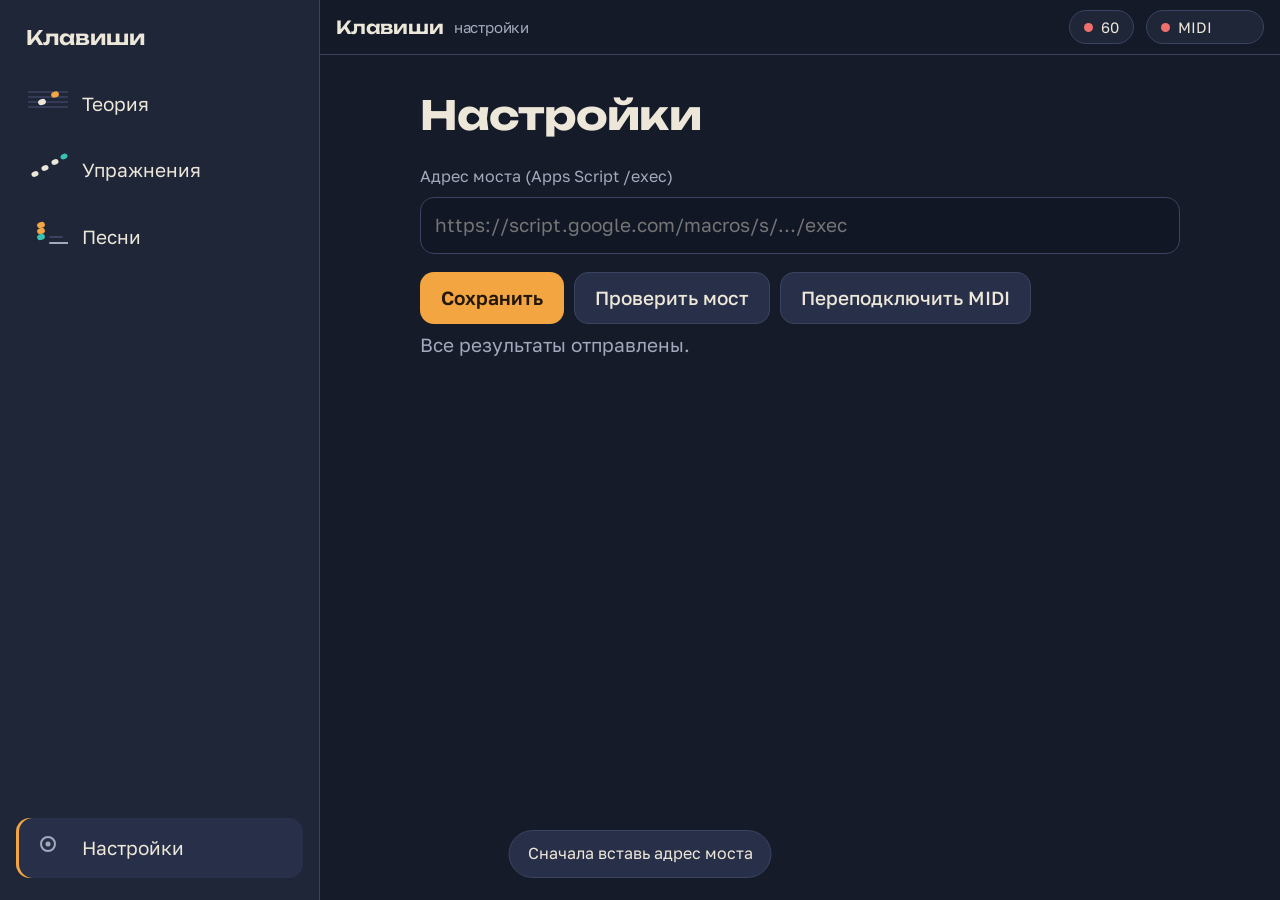
==== piano/index.html @ 2faf9b7a "Piano chords: any octave counts, the inversion still has to match - Check: bass lowest, then the rig" ====
<!doctype html>
<html lang="ru">
<head>
<meta charset="utf-8">
<meta name="viewport" content="width=device-width, initial-scale=1">
<meta name="theme-color" content="#161b29">
<link rel="manifest" href="manifest.webmanifest">
<link rel="icon" href="icons/icon-192.png">
<link rel="apple-touch-icon" href="icons/icon-192.png">
<title>Клавиши</title>
<link rel="preconnect" href="https://fonts.googleapis.com">
<link rel="preconnect" href="https://fonts.gstatic.com" crossorigin>
<link href="https://fonts.googleapis.com/css2?family=Golos+Text:wght@400;500;600&family=Unbounded:wght@500;600;700&display=swap" rel="stylesheet">
<link rel="stylesheet" href="css/app.css?v=11">
</head>
<body>
<header class="topbar">
  <button class="menu-btn" id="menuBtn" aria-label="Меню">
    <svg viewBox="0 0 26 18" fill="none" stroke="#ede7d9" stroke-width="1.6" stroke-linecap="round"><path d="M1 2h24M1 9h24M1 16h24"/><circle cx="8" cy="9" r="2.6" fill="#f2a541" stroke="none"/></svg>
  </button>
  <div class="brand">Клавиши <small id="crumb"></small></div>
  <button class="pill" id="metroPill" aria-label="Метроном"><span class="dot"></span><span id="metroLabel">60</span></button>
  <button class="pill" id="midiPill" aria-label="MIDI"><span class="dot"></span><span id="midiLabel">MIDI</span><span class="last-note" id="lastNote"></span></button>
</header>

<div class="scrim" id="scrim"></div>
<nav class="drawer" id="drawer" aria-label="Разделы">
  <h2>Клавиши</h2>
  <a class="nav-link" href="#/theory" data-nav="theory"><span data-art="nav-theory"></span>Теория</a>
  <a class="nav-link" href="#/exercises" data-nav="exercises"><span data-art="nav-exercises"></span>Упражнения</a>
  <a class="nav-link" href="#/songs" data-nav="songs"><span data-art="nav-songs"></span>Песни</a>
  <div class="spacer"></div>
  <a class="nav-link" href="#/settings" data-nav="settings"><span data-art="nav-settings"></span>Настройки</a>
</nav>

<div class="metro-pop" id="metroPop" role="dialog" aria-label="Метроном">
  <div class="bpm"><span id="bpmVal">60</span> <span style="font-size:18px;color:var(--muted)">BPM</span></div>
  <input type="range" id="bpmRange" min="30" max="200" value="60" aria-label="Темп">
  <div class="beats" id="beatDots"></div>
  <div class="row center">
    <button class="btn" id="bpmMinus">−5</button>
    <button class="btn primary" id="metroToggle">Старт</button>
    <button class="btn" id="bpmPlus">+5</button>
  </div>
  <div class="row center" style="margin-top:10px">
    <button class="btn quiet" data-beats="3">3/4</button>
    <button class="btn quiet" data-beats="4">4/4</button>
  </div>
</div>

<main id="main"></main>
<div class="toast" id="toast"></div>

<script src="vendor/vexflow-4.2.2-bravura.js"></script>
<script src="vendor/tonejs-midi-2.0.28.js"></script>
<script src="js/app.js?v=18"></script>
</body>
</html>
---- piano/css/app.css ----
:root {
  --night: #161b29;
  --surface: #1f2638;
  --surface-2: #283049;
  --line: #3a4361;
  --paper: #ede7d9;
  --muted: #a3a9bc;
  --left: #39c2b0;
  --right: #f2a541;
  --wrong: #ef6f6c;
  --ok: #7bd389;
  --display: "Unbounded", system-ui, sans-serif;
  --body: "Golos Text", system-ui, sans-serif;
  --r-lg: 22px;
  --r-md: 14px;
  --r-sm: 9px;
  color-scheme: dark;
}
* { box-sizing: border-box; }
html, body { margin: 0; }
body {
  background: var(--night);
  color: var(--paper);
  font: 400 19px/1.6 var(--body);
  -webkit-font-smoothing: antialiased;
}
button, input, select { font: inherit; color: inherit; }
a { color: var(--right); }
:focus-visible { outline: 3px solid var(--right); outline-offset: 2px; }
@media (prefers-reduced-motion: reduce) { * { transition: none !important; animation: none !important; } }

/* ---------- top bar ---------- */
.topbar {
  position: sticky; top: 0; z-index: 30;
  display: flex; align-items: center; gap: 12px;
  padding: 10px 16px;
  background: rgba(22, 27, 41, .92);
  backdrop-filter: blur(10px);
  border-bottom: 1px solid var(--line);
}
.menu-btn {
  width: 46px; height: 46px; border-radius: var(--r-sm);
  border: 0; background: transparent; cursor: pointer;
  display: grid; place-items: center;
}
.menu-btn svg { width: 26px; }
.brand { font: 600 18px/1 var(--display); letter-spacing: -.01em; flex: 1; display: flex; align-items: center; gap: 10px; }
.brand small { font: 400 15px/1 var(--body); color: var(--muted); }
.pill {
  display: inline-flex; align-items: center; gap: 8px;
  padding: 7px 14px; border-radius: 99px;
  background: var(--surface); border: 1px solid var(--line);
  font-size: 15px; line-height: 1.2; white-space: nowrap; cursor: pointer;
}
.pill .dot { width: 9px; height: 9px; border-radius: 50%; background: var(--wrong); }
.pill.live .dot { background: var(--ok); }
.pill.beat .dot { background: var(--right); }
.last-note { font-variant-numeric: tabular-nums; min-width: 3.2ch; text-align: center; }

/* ---------- drawer ---------- */
.scrim { position: fixed; inset: 0; background: rgba(8, 10, 18, .55); z-index: 40; opacity: 0; pointer-events: none; transition: opacity .2s; }
.drawer {
  position: fixed; z-index: 50; top: 0; bottom: 0; left: 0; width: min(320px, 86vw);
  background: var(--surface); border-right: 1px solid var(--line);
  transform: translateX(-100%); transition: transform .25s ease;
  padding: 22px 16px; display: flex; flex-direction: column; gap: 6px;
}
body.drawer-open .drawer { transform: none; }
body.drawer-open .scrim { opacity: 1; pointer-events: auto; }
.drawer h2 { font: 600 20px/1.2 var(--display); margin: 4px 10px 18px; }
.nav-link {
  display: flex; align-items: center; gap: 14px;
  padding: 12px 12px; border-radius: var(--r-md);
  color: var(--paper); text-decoration: none; font-size: 19px;
}
.nav-link svg { width: 40px; height: 28px; flex: none; }
.nav-link:hover { background: var(--surface-2); }
.nav-link[aria-current="page"] { background: var(--surface-2); box-shadow: inset 3px 0 0 var(--right); }
.drawer .spacer { flex: 1; }

@media (min-width: 1180px) {
  .drawer { transform: none; }
  .scrim, .menu-btn { display: none; }
  main, .topbar { margin-left: 320px; }
}

/* ---------- page ---------- */
main { padding: 28px 18px 120px; }
.page { max-width: 760px; margin: 0 auto; }
.hero { display: grid; grid-template-columns: 1fr auto; gap: 18px; align-items: end; margin: 6px 0 30px; }
.hero h1 { font: 700 clamp(30px, 5vw, 44px)/1.08 var(--display); letter-spacing: -.02em; margin: 0 0 10px; }
.hero p { margin: 0; color: var(--muted); max-width: 46ch; }
.hero .art { width: clamp(130px, 22vw, 200px); }
h2.section { font: 600 22px/1.25 var(--display); margin: 34px 0 14px; }

/* lesson list */
.continue {
  display: grid; grid-template-columns: 1fr auto; gap: 16px; align-items: center;
  padding: 22px 22px; border-radius: var(--r-lg);
  background: linear-gradient(135deg, #2b3550, #222a40);
  border: 1px solid var(--line); text-decoration: none; color: var(--paper);
}
.continue .label { color: var(--muted); font-size: 16px; }
.continue .title { font: 600 23px/1.25 var(--display); margin: 4px 0 2px; }
.continue .motif { width: 150px; }
.lesson-list { list-style: none; padding: 0; margin: 0; display: grid; gap: 10px; }
.lesson-row {
  display: grid; grid-template-columns: 96px 1fr auto; gap: 16px; align-items: center;
  padding: 12px 16px 12px 12px; border-radius: var(--r-md);
  background: var(--surface); text-decoration: none; color: var(--paper);
  border: 1px solid transparent;
}
.lesson-row:hover { border-color: var(--line); }
.lesson-row .motif { width: 96px; }
.lesson-row .t { font-weight: 600; line-height: 1.3; }
.lesson-row .g { color: var(--muted); font-size: 16px; line-height: 1.4; }
.state { font-size: 14px; padding: 4px 10px; border-radius: 99px; border: 1px solid var(--line); color: var(--muted); white-space: nowrap; }
.state.done { color: var(--ok); border-color: rgba(123, 211, 137, .4); }
.state.going { color: var(--right); border-color: rgba(242, 165, 65, .45); }
.note-bad { color: var(--wrong); font-size: 16px; }

/* lesson page */
.lesson-head { margin: 4px 0 26px; }
.lesson-head a.back { color: var(--muted); text-decoration: none; font-size: 16px; }
.lesson-head h1 { font: 700 clamp(28px, 4.6vw, 40px)/1.12 var(--display); letter-spacing: -.02em; margin: 10px 0 10px; }
.lesson-head .goal { color: var(--muted); margin: 0; max-width: 60ch; }
.block { margin: 0 0 26px; }
.block > h3 { font: 600 19px/1.3 var(--display); margin: 0 0 10px; }
.theory p { margin: 0 0 14px; max-width: 64ch; }
.theory ul { margin: 0 0 14px; padding-left: 1.2em; max-width: 62ch; }
.theory li { margin: 4px 0; }
.theory li::marker { color: var(--right); }
.figure { background: var(--surface); border-radius: var(--r-lg); padding: 14px 14px 10px; }
.figure .caption { color: var(--muted); font-size: 16px; margin: 6px 6px 2px; }
.staff-host svg { display: block; width: 100%; height: auto; }
.kb svg { display: block; width: 100%; height: auto; }

/* exercise stage */
.stage {
  background: var(--surface); border-radius: var(--r-lg); padding: 18px;
  border: 1px solid var(--line);
}
.stage.active { border-color: var(--right); }
.stage .top { display: flex; justify-content: space-between; align-items: baseline; gap: 12px; margin-bottom: 6px; }
.stage .kind { color: var(--muted); font-size: 16px; }
.stage .count { font-variant-numeric: tabular-nums; color: var(--muted); font-size: 16px; }
.big-name { font: 700 clamp(64px, 16vw, 130px)/1 var(--display); text-align: center; margin: 18px 0 10px; letter-spacing: -.03em; }

.big-name.long { font-size: clamp(30px, 6vw, 46px); line-height: 1.15; margin: 14px 0 6px; }
.feedback { min-height: 1.6em; text-align: center; font-size: 19px; color: var(--muted); margin: 6px 0 12px; }
.feedback.ok { color: var(--ok); }
.feedback.bad { color: var(--wrong); }
.row { display: flex; gap: 10px; flex-wrap: wrap; align-items: center; }
.row.center { justify-content: center; }
.btn {
  min-height: 50px; padding: 10px 20px; border-radius: var(--r-md);
  border: 1px solid var(--line); background: var(--surface-2); cursor: pointer; font-weight: 500;
}
.btn.primary { background: var(--right); color: #24180a; border-color: transparent; font-weight: 600; }
.btn.quiet { background: transparent; }
.btn:disabled { opacity: .45; cursor: default; }
.summary { text-align: center; margin: 8px 0 14px; }
.summary .score { font: 700 54px/1 var(--display); }
.summary .state { display: inline-block; margin-top: 10px; }
.practice-text p { margin: 0 0 12px; max-width: 62ch; }
.metro-inline { display: flex; align-items: center; gap: 10px; flex-wrap: wrap; margin: 6px 0 14px; color: var(--muted); }

/* lesson end */
.lesson-end { border-top: 1px solid var(--line); padding-top: 22px; margin-top: 34px; }

/* empty states */
.empty { background: var(--surface); border-radius: var(--r-lg); padding: 24px; color: var(--muted); }
.empty strong { color: var(--paper); display: block; font: 600 20px/1.3 var(--display); margin-bottom: 6px; }

/* settings */
.field { display: grid; gap: 8px; margin: 0 0 18px; }
.field label { color: var(--muted); font-size: 16px; }
.field input { padding: 12px 14px; border-radius: var(--r-md); border: 1px solid var(--line); background: #121726; }

/* metronome popover */
.metro-pop {
  position: fixed; z-index: 35; top: 70px; right: 14px; width: min(320px, 92vw);
  background: var(--surface); border: 1px solid var(--line); border-radius: var(--r-lg);
  padding: 18px; display: none; box-shadow: 0 18px 40px rgba(0, 0, 0, .35);
}
.metro-pop.open { display: block; }
.metro-pop .bpm { font: 700 48px/1 var(--display); text-align: center; margin: 4px 0 12px; font-variant-numeric: tabular-nums; }
.metro-pop input[type=range] { width: 100%; accent-color: var(--right); }
.beats { display: flex; justify-content: center; gap: 10px; margin: 12px 0; }
.beats i { width: 14px; height: 14px; border-radius: 50%; background: var(--line); }
.beats i.on { background: var(--right); }
.beats i.on.first { background: var(--left); }

.toast { position: fixed; left: 50%; bottom: 22px; transform: translateX(-50%); background: var(--surface-2); border: 1px solid var(--line); padding: 10px 18px; border-radius: 99px; font-size: 16px; z-index: 60; display: none; }
.toast.show { display: block; }

@media (max-width: 620px) {
  body { font-size: 17px; }
  .hero { grid-template-columns: 1fr; }
  .hero .art { display: none; }
  .lesson-row { grid-template-columns: 1fr auto; }
  .lesson-row .motif { display: none; }
  .continue { grid-template-columns: 1fr; }
  .continue .motif { display: none; }
}

/* text markup */
.theory .md-h { font: 600 19px/1.3 var(--display); margin: 22px 0 10px; }
.theory ol { margin: 0 0 14px; padding-left: 1.4em; max-width: 62ch; }
.theory ol li::marker { color: var(--right); font-weight: 600; }
.theory strong { color: #fff6e6; font-weight: 600; }
.callout { background: var(--surface); border-left: 3px solid var(--right); border-radius: var(--r-sm); padding: 12px 16px; margin: 0 0 16px; max-width: 64ch; }
.table-wrap { overflow-x: auto; margin: 0 0 16px; }
.theory table { border-collapse: collapse; min-width: min(100%, 420px); font-size: 17px; }
.theory th, .theory td { text-align: left; padding: 9px 14px; border-bottom: 1px solid var(--line); vertical-align: top; }
.theory th { color: var(--muted); font-weight: 500; }
.toggle { background: var(--surface); border-radius: var(--r-md); padding: 4px 16px; margin: 0 0 16px; }
.toggle summary { cursor: pointer; padding: 10px 0; font-weight: 600; }
.toggle[open] summary { margin-bottom: 4px; }
.image-fig { margin: 0; }
.image-fig img { display: block; max-width: 100%; height: auto; margin: 0 auto; border-radius: var(--r-md); background: #fff; }
.image-fig .source { color: var(--muted); font-size: 14px; margin: 2px 6px 4px; }

/* song player */
.page.wide { max-width: 1100px; }
.setup-grid { display: grid; grid-template-columns: repeat(auto-fit, minmax(300px, 1fr)); gap: 18px 28px; margin: 0 0 20px; }
.field-g { display: grid; gap: 8px; align-content: start; }
.lbl { color: var(--muted); font-size: 15px; }
.row .dash { color: var(--muted); }
.chips, .pb-hands { display: flex; gap: 8px; flex-wrap: wrap; }
.chip { display: inline-flex; align-items: center; gap: 8px; min-height: 46px; padding: 8px 16px; border-radius: 99px; border: 1px solid var(--line); background: var(--surface); cursor: pointer; font-weight: 500; transition: background .15s, border-color .15s, color .15s; }
.chip svg { width: 20px; height: 20px; }
.chip.on { background: var(--surface-2); }
.chip.hand-R.on { border-color: var(--right); color: var(--right); }
.chip.hand-L.on { border-color: var(--left); color: var(--left); }
.chip.hand-V.on { border-color: #b9a6f2; color: #b9a6f2; }
.chip.loop.on { border-color: var(--right); color: var(--right); }
.chip.simple.on { border-color: var(--paper); color: var(--paper); }
.seg { display: inline-flex; background: var(--surface); border: 1px solid var(--line); border-radius: var(--r-md); padding: 3px; }
.seg-b { display: inline-flex; align-items: center; gap: 8px; border: 0; background: transparent; padding: 8px 14px; border-radius: 10px; cursor: pointer; min-height: 42px; color: var(--muted); }
.seg-b svg { width: 20px; height: 20px; }
.seg-b.on { background: var(--surface-2); color: var(--paper); box-shadow: inset 0 -2px 0 var(--right); }
.ctl { display: inline-flex; align-items: center; gap: 8px; color: var(--muted); font-size: 16px; margin-left: 8px; }
.ctl input[type=checkbox] { width: 22px; height: 22px; accent-color: var(--right); }
.setup input[type=range] { width: 200px; accent-color: var(--right); }
.tempo-val { font-variant-numeric: tabular-nums; min-width: 3.4ch; color: var(--paper); }
.num { width: 76px; padding: 9px 10px; border-radius: var(--r-sm); border: 1px solid var(--line); background: #121726; }
.btn.big { display: inline-flex; align-items: center; gap: 10px; min-height: 56px; padding: 10px 26px; font-size: 19px; }
.btn.big svg { width: 22px; height: 22px; }
.hint { color: var(--muted); font-size: 15px; margin: 0; max-width: 56ch; line-height: 1.45; }
.setup > .row { gap: 18px; margin-bottom: 18px; }
.roll-wrap { border-radius: var(--r-lg); overflow: hidden; border: 1px solid var(--line); background: #0f1320; }
.roll { display: block; width: 100%; touch-action: none; }
.ibtn { width: 48px; height: 48px; display: inline-grid; place-items: center; border-radius: 12px; border: 0; background: transparent; color: var(--paper); cursor: pointer; }
.ibtn svg { width: 24px; height: 24px; }
.ibtn:hover { background: var(--surface-2); }
.play-bar { display: none; }
.pb-group { display: inline-flex; background: var(--surface); border-radius: 14px; padding: 2px; }
.pb-group .ibtn:nth-child(2) { background: var(--right); color: #24180a; }
.tempo-chip[hidden] { display: none; }
.tempo-chip { display: inline-flex; align-items: center; background: var(--surface); border-radius: 14px; }
.tempo-chip .ibtn { width: 40px; height: 44px; }
.pb-status { color: var(--muted); font-size: 15px; font-variant-numeric: tabular-nums; margin-left: auto; white-space: nowrap; }
.seg.small .seg-b { min-height: 40px; padding: 6px 12px; }

/* fullscreen play mode */
body.playing .topbar, body.playing .drawer, body.playing .scrim, body.playing .setup { display: none; }
body.playing main { margin-left: 0; padding: 0; }
body.playing .page.wide { max-width: none; }
body.playing .play-bar { display: flex; align-items: center; gap: 10px; flex-wrap: wrap; position: fixed; z-index: 40; top: 0; left: 0; right: 0; padding: 8px 12px; background: rgba(22, 27, 41, .96); border-bottom: 1px solid var(--line); }
body.playing .roll-wrap { position: fixed; z-index: 39; left: 0; right: 0; bottom: 0; border-radius: 0; border: 0; }

.strip { background: #121726; border: 1px solid var(--line); border-radius: var(--r-lg); margin: 0 0 10px; min-height: 210px; overflow: hidden; }
.strip svg { display: block; }
.strip[hidden], .strip > [hidden] { display: none; }
body.playing .strip { position: fixed; z-index: 39; left: 0; right: 0; margin: 0; border-radius: 0; border-width: 0 0 1px; }

.strip.score { overflow-x: auto; overflow-y: hidden; min-height: 0; padding: 6px 0; scrollbar-width: none; }
.strip.score::-webkit-scrollbar { display: none; }
.strip.score .score-inner { width: max-content; }
.strip.score svg { display: block; }

/* exercises */
.chip-tag { display: inline-block; margin-top: 8px; padding: 4px 12px; border-radius: 99px; border: 1px solid var(--line); color: var(--muted); font-size: 14px; }
.focus-list .lesson-row { border-color: var(--right); }
.practice .tempo-row { display: flex; align-items: center; gap: 12px; flex-wrap: wrap; margin: 6px 0 4px; }
.practice .tempo-mid { display: flex; align-items: baseline; gap: 6px; min-width: 88px; justify-content: center; }
.practice .bpm-big { font: 700 40px/1 var(--display); color: var(--paper); }
.ladder { display: flex; flex-wrap: wrap; gap: 6px; margin: 8px 0 14px; }
.ladder .rung { padding: 4px 10px; border-radius: 8px; border: 1px solid var(--line); color: var(--muted); font-size: 14px; }
.ladder .rung.clean { border-color: var(--ok); color: var(--ok); }
.ladder .rung.cur { background: var(--surface-2); color: var(--paper); box-shadow: inset 0 -2px 0 var(--right); }
.ex-player { margin: 10px 0 14px; }
.ex-player .setup .setup-grid { margin-top: 0; }
.practice .rate { margin-top: 10px; }

/* songs by chords */
.chart-edit { display: flex; flex-direction: column; gap: 12px; }
.text-in { font: inherit; font-size: 17px; padding: 12px 14px; border-radius: var(--r-md); border: 1px solid var(--line); background: var(--surface); color: var(--paper); }
.sheet-in { font: 15px/1.5 ui-monospace, Menlo, monospace; min-height: 46vh; padding: 14px; border-radius: var(--r-md); border: 1px solid var(--line); background: var(--surface); color: var(--paper); resize: vertical; }
.ch-panel { position: sticky; top: 0; z-index: 20; background: var(--night); padding: 10px 0 8px; border-bottom: 1px solid var(--line); display: flex; flex-direction: column; gap: 8px; }
.ch-top { display: flex; align-items: baseline; gap: 14px; flex-wrap: wrap; }
.ch-top .back { font-size: 26px; text-decoration: none; }
.ch-now { font: 700 46px/1 var(--display); color: var(--right); }
.ch-next { font: 600 22px/1 var(--display); color: var(--muted); }
.ch-where { margin-left: auto; color: var(--muted); font-size: 14px; }
.ch-hands { display: flex; gap: 20px; flex-wrap: wrap; font-size: 15px; }
.ch-hands .dot { display: inline-block; width: 11px; height: 11px; border-radius: 3px; margin-right: 6px; }
.ch-hands .dot.l { background: var(--left); } .ch-hands .dot.r { background: var(--right); }
.ch-kb svg { width: 100%; height: auto; max-height: 190px; display: block; }
.ch-fb { min-height: 22px; text-align: left; margin: 0; }
.ch-ctl { flex-wrap: wrap; gap: 8px; align-items: center; }
.ch-set { margin: 12px 0; }
.ch-set .setup-grid { margin: 10px 0; }
.tr-v { min-width: 3ch; text-align: center; font-size: 18px; }
.ch-sheet-wrap { overflow-x: auto; padding: 8px 0 40vh; }
.ch-sheet { margin: 0; font: 16px/1.5 ui-monospace, Menlo, monospace; color: var(--paper); white-space: pre; }
.ch-sheet .ln.chords { color: var(--right); font-weight: 700; }
.ch-sheet .ln.label, .ch-sheet .lbl { color: var(--muted); font-weight: 600; }
.ch-sheet .sc { font: inherit; color: inherit; background: none; border: 0; padding: 0 1px; border-radius: 4px; cursor: pointer; }
.ch-sheet .sc.cur { background: var(--right); color: #24180a; }

.catalog-tools { margin: 6px 0 18px; flex-wrap: wrap; }
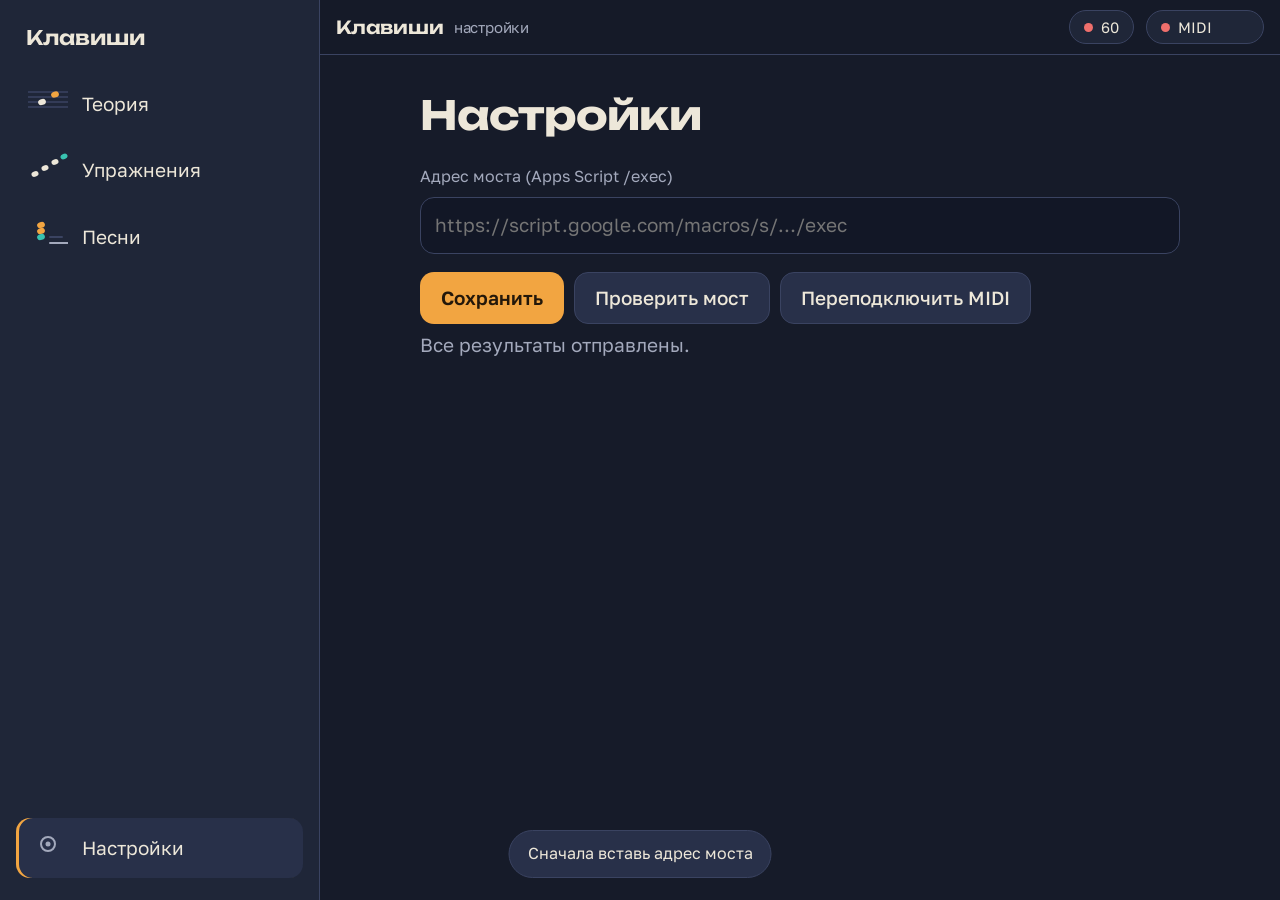
==== commit 6ffd4aa8: "Piano chords: check by sound or by shape, optional hints, hands separately, warm-up strip; songs spl" ====
--- a/piano/index.html
+++ b/piano/index.html
@@ -11,7 +11,7 @@
 <link rel="preconnect" href="https://fonts.googleapis.com">
 <link rel="preconnect" href="https://fonts.gstatic.com" crossorigin>
 <link href="https://fonts.googleapis.com/css2?family=Golos+Text:wght@400;500;600&family=Unbounded:wght@500;600;700&display=swap" rel="stylesheet">
-<link rel="stylesheet" href="css/app.css?v=11">
+<link rel="stylesheet" href="css/app.css?v=12">
 </head>
 <body>
 <header class="topbar">
@@ -53,6 +53,6 @@
 
 <script src="vendor/vexflow-4.2.2-bravura.js"></script>
 <script src="vendor/tonejs-midi-2.0.28.js"></script>
-<script src="js/app.js?v=18"></script>
+<script src="js/app.js?v=19"></script>
 </body>
 </html>
--- a/piano/css/app.css
+++ b/piano/css/app.css
@@ -321,3 +321,11 @@
 .ch-sheet .sc.cur { background: var(--right); color: #24180a; }
 
 .catalog-tools { margin: 6px 0 18px; flex-wrap: wrap; }
+.ch-now { transition: color .15s; } .ch-now.ok { color: var(--ok); }
+.ch-strip { display: flex; flex-wrap: wrap; gap: 8px; align-items: center; margin: 12px 0 4px; }
+.ch-strip .lbl { color: var(--muted); font-size: 14px; margin-right: 4px; }
+.ch-chip { min-height: 40px; padding: 6px 14px; font-family: var(--display); font-weight: 600; }
+.ch-chip.on { border-color: var(--right); color: var(--right); }
+.chip.quiet { min-height: 40px; padding: 6px 12px; color: var(--muted); }
+.songs-head { flex-wrap: wrap; gap: 12px; align-items: center; margin: 4px 0 16px; }
+.search-in { flex: 1; min-width: 200px; padding: 10px 14px; font-size: 16px; }
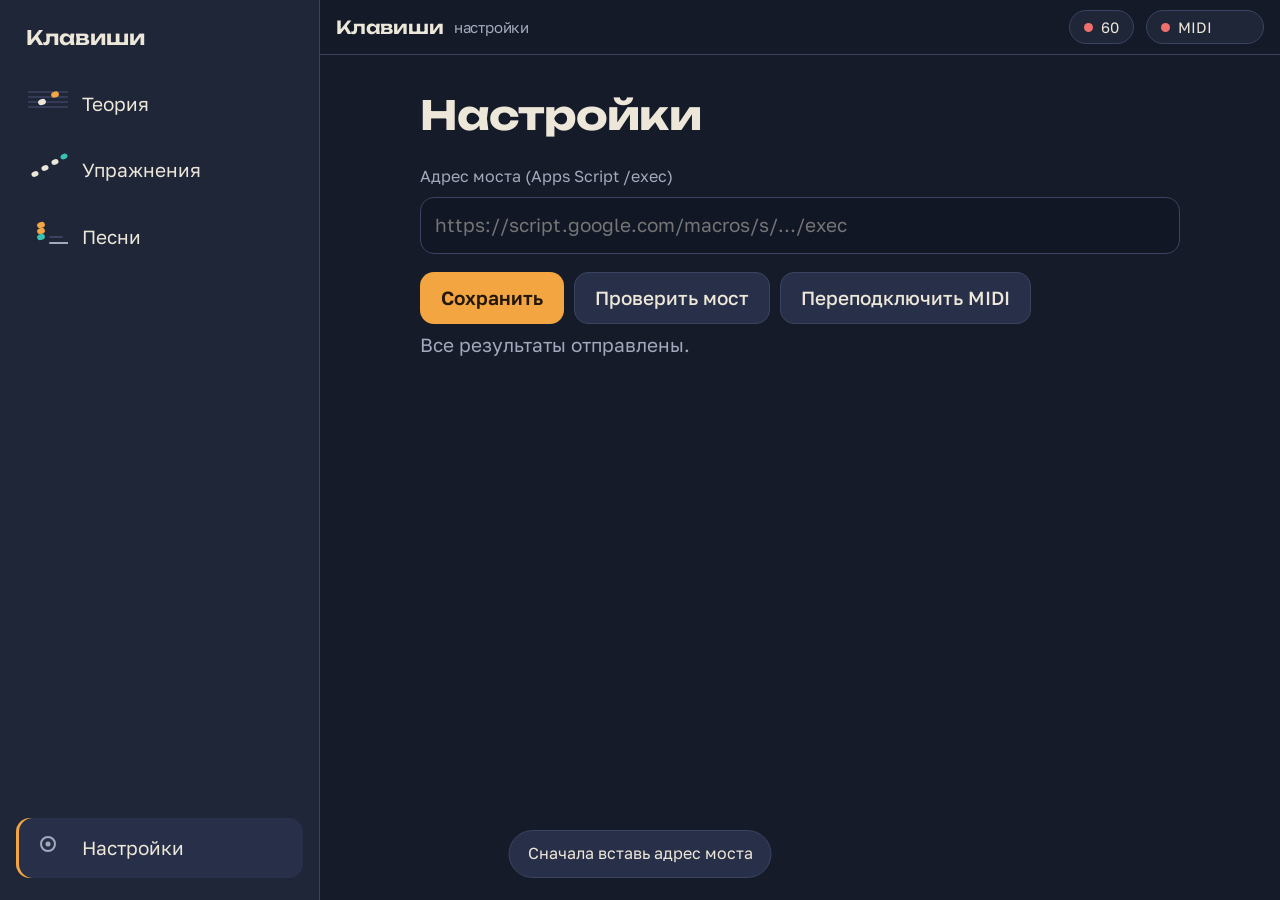
==== commit 4c95b1a8: "Piano chords: follow the player instead of advancing on the first strike Stas plays a chord many tim" ====
--- a/piano/index.html
+++ b/piano/index.html
@@ -53,6 +53,6 @@
 
 <script src="vendor/vexflow-4.2.2-bravura.js"></script>
 <script src="vendor/tonejs-midi-2.0.28.js"></script>
-<script src="js/app.js?v=19"></script>
+<script src="js/app.js?v=22"></script>
 </body>
 </html>
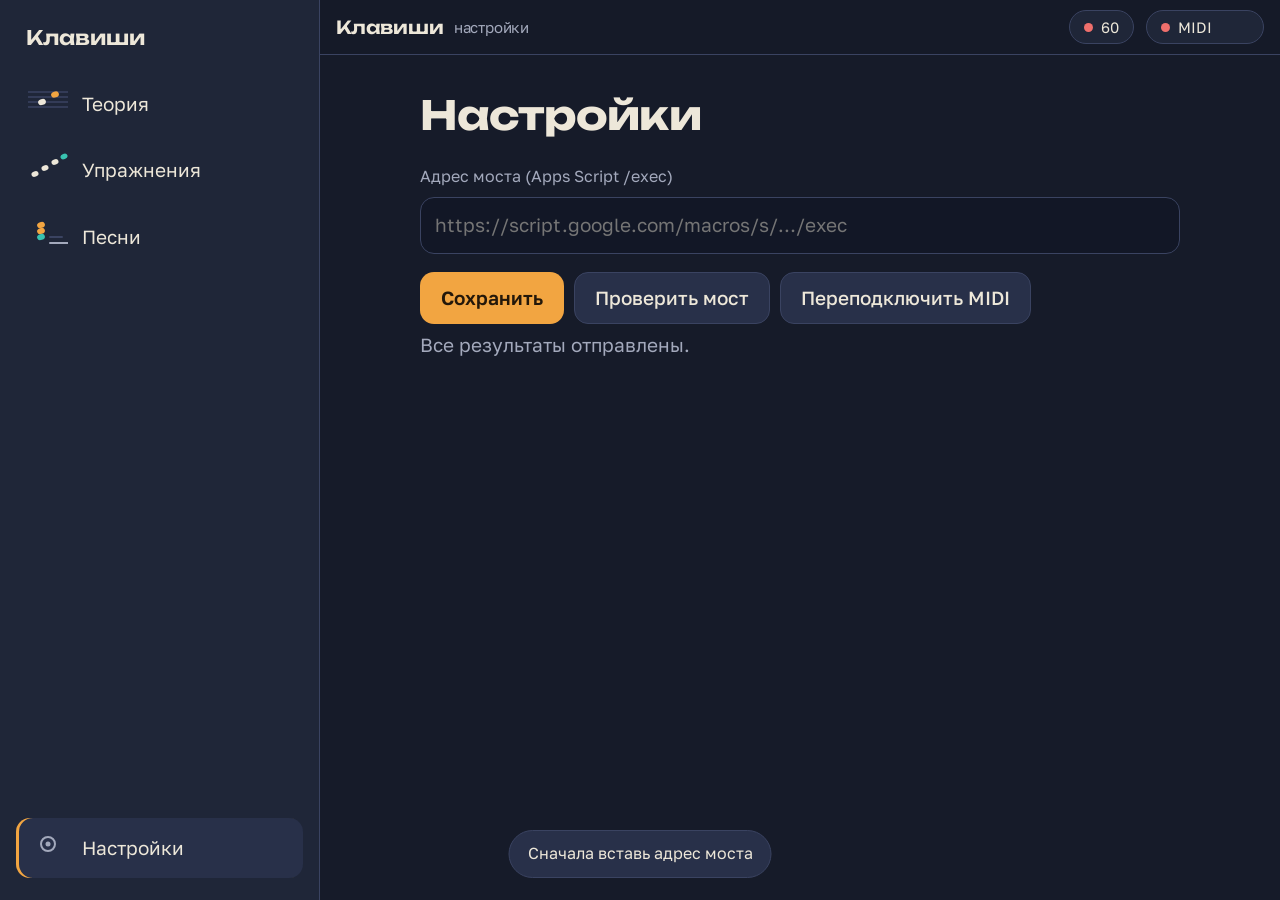
==== commit 506c2bbf: "Piano chords: the next chord's keys show their note names too (darker shade of the next colour, no f" ====
--- a/piano/index.html
+++ b/piano/index.html
@@ -11,7 +11,7 @@
 <link rel="preconnect" href="https://fonts.googleapis.com">
 <link rel="preconnect" href="https://fonts.gstatic.com" crossorigin>
 <link href="https://fonts.googleapis.com/css2?family=Golos+Text:wght@400;500;600&family=Unbounded:wght@500;600;700&display=swap" rel="stylesheet">
-<link rel="stylesheet" href="css/app.css?v=12">
+<link rel="stylesheet" href="css/app.css?v=14">
 </head>
 <body>
 <header class="topbar">
@@ -53,6 +53,6 @@
 
 <script src="vendor/vexflow-4.2.2-bravura.js"></script>
 <script src="vendor/tonejs-midi-2.0.28.js"></script>
-<script src="js/app.js?v=22"></script>
+<script src="js/app.js?v=25"></script>
 </body>
 </html>
--- a/piano/css/app.css
+++ b/piano/css/app.css
@@ -329,3 +329,33 @@
 .chip.quiet { min-height: 40px; padding: 6px 12px; color: var(--muted); }
 .songs-head { flex-wrap: wrap; gap: 12px; align-items: center; margin: 4px 0 16px; }
 .search-in { flex: 1; min-width: 200px; padding: 10px 14px; font-size: 16px; }
+
+/* chord page v2: name + chords ahead, one keyboard for now + next, compact controls */
+.ch-now { color: #9b7bf5; }
+.ch-next { display: inline-flex; align-items: baseline; gap: 8px; flex-wrap: wrap; font: 600 22px/1 var(--display); color: var(--paper); }
+.ch-next .lbl { font: 500 16px/1 var(--body); color: var(--muted); }
+.ch-next b { font-weight: 600; } .ch-next b.n1 { color: #f2a541; } .ch-next i { font-style: normal; color: var(--muted); font-size: 16px; }
+.ch-legend { display: flex; gap: 22px; flex-wrap: wrap; font-size: 13px; color: var(--muted); }
+.ch-legend[hidden] { display: none; }
+.ch-legend .sw { display: inline-block; width: 11px; height: 11px; border-radius: 3px; margin: 0 4px 0 8px; vertical-align: -1px; }
+.ch-fb:empty { display: none; }
+.ch-ctl .btn.small { min-height: 36px; padding: 4px 14px; font-size: 15px; }
+.ch-ctl { gap: 6px; }
+
+/* study mode */
+.mode-sw { margin-left: auto; } .ch-top .mode-sw + * { margin-left: 0; }
+.st-title { font: 600 20px/1.2 var(--display); color: var(--paper); }
+.st-tabs { margin: 10px 0 4px; }
+.st-count { color: var(--muted); font-size: 15px; }
+.st-chips { display: flex; flex-wrap: wrap; gap: 8px; margin: 14px 0 6px; }
+.ch-chip.done { border-color: var(--ok); }
+.ch-chip .tick { color: var(--ok); margin-left: 6px; font-size: 14px; }
+.st-vars { margin-top: 10px; }
+.in-song { color: #f2a541; font-size: 22px; line-height: 0; margin-left: 6px; }
+.pair-list { margin-top: 14px; }
+.pair-list .lesson-row { width: 100%; text-align: left; font: inherit; color: inherit; cursor: pointer; grid-template-columns: 1fr auto auto; }
+.pair-list .lesson-row.on { border-color: #9b7bf5; }
+.pair-name { font-family: var(--display); } .pair-name i { color: var(--muted); font-style: normal; }
+.state.lvl-hard { color: #ef6f6c; border-color: #ef6f6c; } .state.lvl-mid { color: #f2a541; border-color: #f2a541; } .state.lvl-easy { color: var(--muted); }
+.state.done { color: var(--ok); border-color: var(--ok); }
+.study-page .ch-panel { position: static; border-bottom: 0; }
